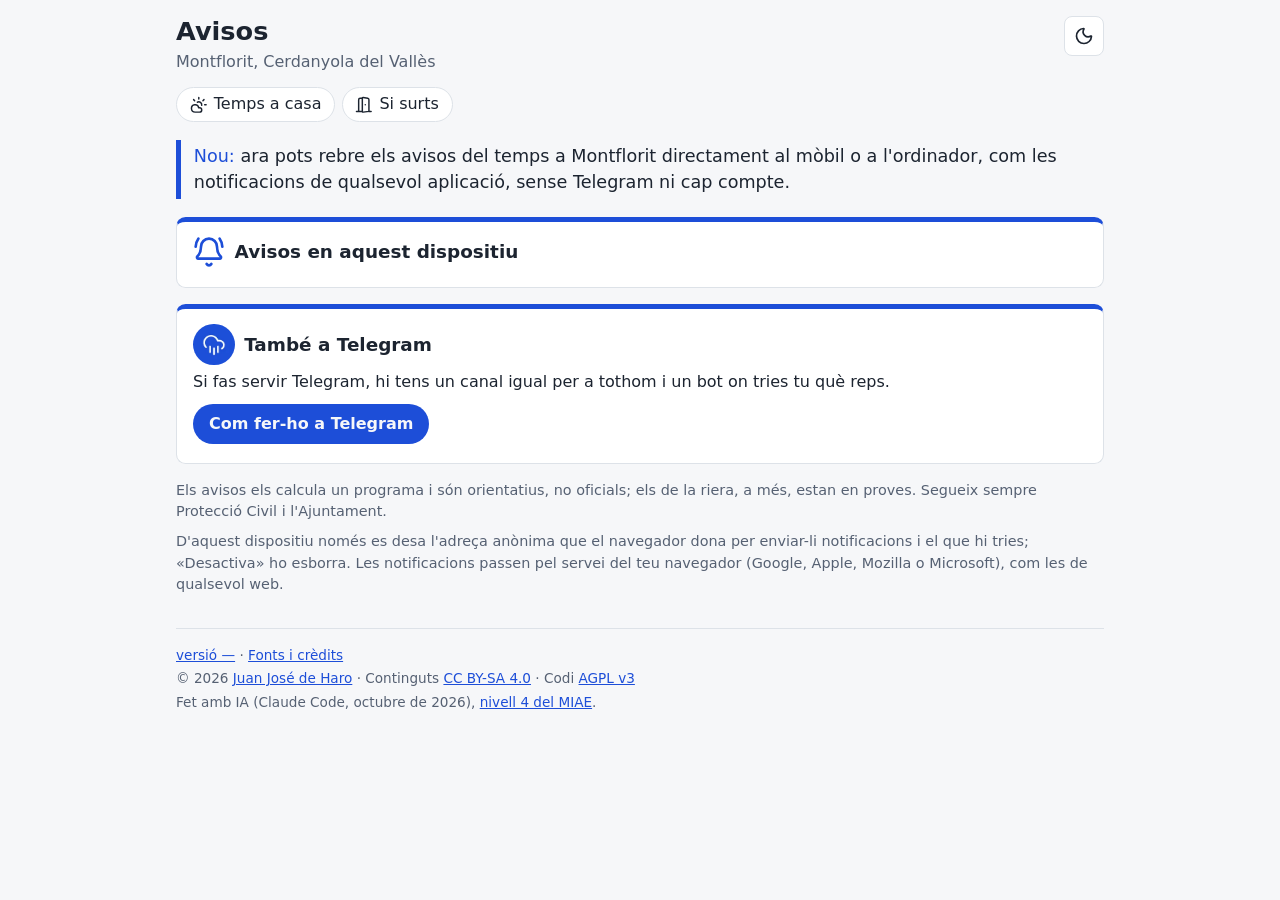
==== web/avisos.html @ cb25b120 "Avisos al mòbil: els avisos com a notificacions del navegador, sense Telegram (3.24.0, ADR 0048)" ====
<!doctype html>
<!-- SPDX-License-Identifier: AGPL-3.0-or-later -->
<html lang="ca" data-theme="light">
<head>
  <meta charset="utf-8">
  <meta name="viewport" content="width=device-width, initial-scale=1">
  <meta name="robots" content="noindex">
  <meta name="description" content="Rep al mòbil o a l'ordinador els avisos del temps a Montflorit (Cerdanyola del Vallès), com les notificacions de qualsevol aplicació, o a Telegram.">
  <title>Avisos</title>
  <link rel="icon" href="data:image/svg+xml,%3Csvg xmlns='http://www.w3.org/2000/svg' viewBox='0 0 24 24' fill='none' stroke='%232563eb' stroke-width='2' stroke-linecap='round' stroke-linejoin='round'%3E%3Cpath d='M4 14.9A7 7 0 1 1 15.7 8h1.8a4.5 4.5 0 0 1 2.5 8.2'/%3E%3Cpath d='M16 14v6M8 14v6M12 16v6'/%3E%3C/svg%3E">
  <script>
    // Tema abans de pintar, perquè no parpellegi: el del sistema, si no s'ha triat.
    try {
      const triat = localStorage.getItem('meteo.fosc');
      const fosc = triat === null ? matchMedia('(prefers-color-scheme: dark)').matches : triat === '1';
      document.documentElement.dataset.theme = fosc ? 'dark' : 'light';
    } catch (_) {}
  </script>
  <link rel="manifest" href="manifest.webmanifest">
  <link rel="apple-touch-icon" href="icones/apple-touch-icon.png">
  <meta name="theme-color" content="#1d4ed8" media="(prefers-color-scheme: light)">
  <meta name="theme-color" content="#12161c" media="(prefers-color-scheme: dark)">
  <link rel="stylesheet" href="estil.css">
</head>
<body>
  <svg width="0" height="0" style="position:absolute" aria-hidden="true">
    <!-- Icones de Lucide (ISC) -->
    <symbol id="i-moon" viewBox="0 0 24 24"><path d="M20.985 12.486a9 9 0 1 1-9.473-9.472c.405-.022.617.46.402.803a6 6 0 0 0 8.268 8.268c.344-.215.825-.004.803.401"/></symbol>
    <symbol id="i-sun" viewBox="0 0 24 24"><circle cx="12" cy="12" r="4"/><path d="M12 2v2M12 20v2m-7.07-17.07 1.41 1.41m11.32 11.32 1.41 1.41M2 12h2m16 0h2M6.34 17.66l-1.41 1.41M19.07 4.93l-1.41 1.41"/></symbol>
    <symbol id="i-cloud-sun" viewBox="0 0 24 24"><path d="M12 2v2m-7.07.93 1.41 1.41M20 12h2m-2.93-7.07-1.41 1.41M15.947 12.65a4 4 0 0 0-5.925-4.128"/><path d="M13 22H7a5 5 0 1 1 4.9-6H13a3 3 0 0 1 0 6Z"/></symbol>
    <symbol id="i-door-open" viewBox="0 0 24 24"><path d="M10 21H2M10 3H7a2 2 0 0 0-2 2v16M14 12h.01M22 21h-3"/><path d="M19 21V5a2 2 0 0 0-1.675-1.974l-6.163-1.013A1 1 0 0 0 10 3v18a1 1 0 0 0 1.124.992z"/></symbol>
    <symbol id="i-bell-ring" viewBox="0 0 24 24"><path d="M10.268 21a2 2 0 0 0 3.464 0M22 8c0-2.3-.8-4.3-2-6"/><path d="M3.262 15.326A1 1 0 0 0 4 17h16a1 1 0 0 0 .74-1.673C19.41 13.956 18 12.499 18 8A6 6 0 0 0 6 8c0 4.499-1.411 5.956-2.738 7.326M4 2C2.8 3.7 2 5.7 2 8"/></symbol>
    <symbol id="i-triangle-alert" viewBox="0 0 24 24"><path d="m21.73 18-8-14a2 2 0 0 0-3.48 0l-8 14A2 2 0 0 0 4 21h16a2 2 0 0 0 1.73-3M12 9v4M12 17h.01"/></symbol>
    <symbol id="i-waves" viewBox="0 0 24 24"><path d="M2 6c.6.5 1.2 1 2.5 1C7 7 7 5 9.5 5c2.6 0 2.4 2 5 2 2.5 0 2.5-2 5-2 1.3 0 1.9.5 2.5 1M2 12c.6.5 1.2 1 2.5 1 2.5 0 2.5-2 5-2 2.6 0 2.4 2 5 2 2.5 0 2.5-2 5-2 1.3 0 1.9.5 2.5 1M2 18c.6.5 1.2 1 2.5 1 2.5 0 2.5-2 5-2 2.6 0 2.4 2 5 2 2.5 0 2.5-2 5-2 1.3 0 1.9.5 2.5 1"/></symbol>
    <symbol id="i-cloud-rain" viewBox="0 0 24 24"><path d="M4 14.899A7 7 0 1 1 15.71 8h1.79a4.5 4.5 0 0 1 2.5 8.242M16 14v6M8 14v6M12 16v6"/></symbol>
    <symbol id="i-train-front" viewBox="0 0 24 24"><path d="M8 3.1V7a4 4 0 0 0 8 0V3.1M9 15l-1-1M15 15l1-1M9 19c-2.8 0-5-2.2-5-5v-4a8 8 0 0 1 16 0v4c0 2.8-2.2 5-5 5ZM8 19l-2 3M16 19l2 3"/></symbol>
  </svg>

  <header class="cap">
    <div>
      <h1>Avisos</h1>
      <p class="ruta">Montflorit, Cerdanyola del Vallès</p>
    </div>
    <button type="button" id="btn-fosc" class="boto-icona" title="Canvia entre tema clar i fosc" aria-label="Canvia entre tema clar i fosc">
      <svg aria-hidden="true"><use href="#i-moon"></use></svg>
    </button>
  </header>
  <nav class="pagines" aria-label="Pàgines">
    <a href="casa.html"><svg aria-hidden="true"><use href="#i-cloud-sun"></use></svg>Temps a casa</a>
    <a href="sortir.html"><svg aria-hidden="true"><use href="#i-door-open"></use></svg>Si surts</a>
  </nav>

  <main class="contingut ajuda">
    <p class="entrada novetat"><span class="nou">Nou:</span> ara pots rebre els avisos del temps a Montflorit directament al mòbil o a l'ordinador, com les notificacions de qualsevol aplicació, sense Telegram ni cap compte.</p>

    <section class="opcio push" aria-label="Avisos en aquest dispositiu">
      <div class="info">
        <h2><svg class="icona-titol" aria-hidden="true"><use href="#i-bell-ring"></use></svg>Avisos en aquest dispositiu</h2>
        <p id="push-iphone" class="avis" hidden>A l'iPhone i a l'iPad, primer cal afegir aquesta web a la pantalla d'inici: a Safari, toca el botó de compartir i «Afegeix a la pantalla d'inici», amb l'opció d'obrir-la com a aplicació activada. Després obre-la des de la icona nova i torna a aquesta pàgina.</p>
        <p id="push-no" class="avis" hidden>Aquest navegador no pot rebre avisos. Prova-ho amb Chrome, Firefox, Edge o Safari actualitzats.</p>
        <p id="push-instala" class="nota" hidden>Al mòbil, millor afegeix aquesta web a la pantalla d'inici (al menú del navegador): així els avisos no es desactiven sols si fa temps que no l'obres.</p>
        <form id="push" class="push-tria" hidden></form>
        <p id="push-estat" class="nota" aria-live="polite"></p>
      </div>
    </section>

    <section class="opcio telegram" aria-label="També a Telegram">
      <div class="info">
        <h2><img src="img/telegram/canal.webp" width="56" height="56" alt=""> També a Telegram</h2>
        <p>Si fas servir Telegram, hi tens un canal igual per a tothom i un bot on tries tu què reps.</p>
        <p><a class="boto" href="telegram.html">Com fer-ho a Telegram</a></p>
      </div>
    </section>

    <p class="nota">Els avisos els calcula un programa i són orientatius, no oficials; els de la riera, a més, estan en proves. Segueix sempre Protecció Civil i l'Ajuntament.</p>
    <p class="nota">D'aquest dispositiu només es desa l'adreça anònima que el navegador dona per enviar-li notificacions i el que hi tries; «Desactiva» ho esborra. Les notificacions passen pel servei del teu navegador (Google, Apple, Mozilla o Microsoft), com les de qualsevol web.</p>
  </main>

  <footer class="peu">
    <p><a id="versio" href="https://github.com/meteo-montflorit/meteo-local/releases" target="_blank" rel="noopener">versió —</a> · <a href="fonts.html">Fonts i crèdits</a></p>
    <p>© 2026 <a href="https://bilateria.org" target="_blank" rel="noopener">Juan José de Haro</a> · Continguts <a href="https://creativecommons.org/licenses/by-sa/4.0/deed.ca" target="_blank" rel="noopener">CC BY-SA 4.0</a> · Codi <a href="https://www.gnu.org/licenses/agpl-3.0.html" target="_blank" rel="noopener">AGPL v3</a></p>
    <p>Fet amb IA (Claude Code, octubre de 2026), <a href="https://jjdeharo.github.io/miae/?nivel=4" target="_blank" rel="noopener">nivell 4 del MIAE</a>.</p>
  </footer>

  <script src="comu.js"></script>
  <script src="avisos.js"></script>
</body>
</html>
---- web/estil.css ----
/* SPDX-License-Identifier: AGPL-3.0-or-later */

:root {
  --fons: #f6f7f9;
  --superficie: #ffffff;
  --text: #1c2430;
  --suau: #566173;
  --vora: #dde2e8;
  --enllac: #1d4ed8;
  --verd: #15803d;          /* el que va bé */
  --verd-fons: #e8f6ec;
  --compte: #a15c00;
  --compte-fons: #fdf3e1;
  --vermell: #b91c1c;       /* el que no */
  --vermell-fons: #fdeceb;
  --bot: #15803d;          /* el verd de la icona del bot de Telegram */
  color-scheme: light;
}

:root[data-theme="dark"] {
  --fons: #12161c;
  --superficie: #1b2129;
  --text: #e8ecf1;
  --suau: #a3adbb;
  --vora: #2e3743;
  --enllac: #8ab4ff;
  --verd: #4ade80;
  --verd-fons: #15291d;
  --compte: #fbbf24;
  --compte-fons: #2e2412;
  --vermell: #f87171;
  --vermell-fons: #331a1a;
  --bot: #4ade80;
  color-scheme: dark;
}

* { box-sizing: border-box; }

body {
  margin: 0 auto;
  max-width: 60rem;
  padding: 1rem 1rem 2rem;
  background: var(--fons);
  color: var(--text);
  font: 1rem/1.5 system-ui, -apple-system, "Segoe UI", Roboto, sans-serif;
}

a { color: var(--enllac); }

.cap {
  display: flex;
  justify-content: space-between;
  align-items: flex-start;
  gap: 1rem;
}

h1 { margin: 0; font-size: 1.6rem; line-height: 1.2; }
.ruta { margin: .2rem 0 0; color: var(--suau); }

.boto-icona {
  flex: none;
  width: 2.5rem;
  height: 2.5rem;
  display: grid;
  place-items: center;
  border: 1px solid var(--vora);
  border-radius: .5rem;
  background: var(--superficie);
  color: var(--text);
  cursor: pointer;
}
.boto-icona svg {
  width: 1.25rem;
  height: 1.25rem;
  fill: none;
  stroke: currentColor;
  stroke-width: 2;
  stroke-linecap: round;
  stroke-linejoin: round;
}
:focus-visible { outline: 3px solid var(--enllac); outline-offset: 2px; }

.targeta {
  background: var(--superficie);
  border: 1px solid var(--vora);
  border-left: .45rem solid var(--color);
  border-radius: .6rem;
  padding: .8rem 1rem;
}
.veredicte {
  margin: .1rem 0 0;
  font-size: 1.8rem;
  font-weight: 700;
  line-height: 1.2;
  color: var(--color);
}
.decisio { margin-top: 1rem; padding: 1rem 1.2rem; }
.decisio .data { margin: 0; font-size: 1rem; color: var(--suau); font-weight: 600; }
.decisio .data::first-letter { text-transform: uppercase; }
.decisio .veredicte { font-size: 2.4rem; }
.veredicte .vehicle {
  width: 1.15em;
  height: 1.15em;
  margin-right: .3em;
  vertical-align: -.2em;
  fill: none;
  stroke: currentColor;
  stroke-width: 2;
  stroke-linecap: round;
  stroke-linejoin: round;
}
.nota { margin: 0; color: var(--suau); font-size: .9rem; }
.horari { margin: 1rem 0 0; font-size: .95rem; }
.horari:empty { display: none; }
.horari .mode { color: var(--suau); font-size: .9rem; }

.perque {
  margin: 1.4rem 0 .5rem;
  font-size: .8rem;
  text-transform: uppercase;
  letter-spacing: .05em;
  color: var(--suau);
}
.avis {
  margin: 1rem 0 0;
  padding: .6rem .8rem;
  border-radius: .5rem;
  background: var(--compte-fons);
  border: 1px solid var(--compte);
}

.carregant { color: var(--suau); }

.com {
  margin-top: 1.6rem;
  background: var(--superficie);
  border: 1px solid var(--vora);
  border-radius: .6rem;
  padding: .6rem 1rem;
}
.com summary { cursor: pointer; font-weight: 600; }
.com ol { padding-left: 1.3rem; }
.com li { margin-bottom: .3rem; }

.enllacos { margin: 1rem 0 0; }

.peu {
  margin-top: 2rem;
  padding-top: .8rem;
  border-top: 1px solid var(--vora);
  color: var(--suau);
  font-size: .85rem;
}
.peu p { margin: .2rem 0; }

.visualment-amagat {
  position: absolute;
  width: 1px;
  height: 1px;
  overflow: hidden;
  clip: rect(0 0 0 0);
  white-space: nowrap;
}

.contingut h2 { font-size: 1.1rem; margin: 1.4rem 0 .4rem; }

/* Navegació entre les pàgines, sempre al mateix lloc. */
/* Navegació i enllaç de Telegram a la mateixa fila (al mòbil, el segon baixa). */
.barra { display: flex; justify-content: space-between; align-items: center; flex-wrap: wrap; gap: .4rem .8rem; margin: .8rem 0 0; }
.barra .pagines, .barra .enllac-avisos { margin: 0; }
.enllac-avisos a { display: inline-flex; align-items: center; gap: .3rem; }
.enllac-avisos svg { width: 1.1rem; height: 1.1rem; fill: none; stroke: currentColor; stroke-width: 2; stroke-linecap: round; stroke-linejoin: round; }
.pagines { display: flex; gap: .4rem; margin: .8rem 0 0; flex-wrap: wrap; }
.pagines a {
  padding: .3rem .8rem;
  border: 1px solid var(--vora);
  border-radius: 999px;
  text-decoration: none;
  color: var(--text);
  background: var(--superficie);
}
.pagines a[aria-current="page"] { background: var(--text); color: var(--fons); border-color: var(--text); }
.pagines a { display: inline-flex; align-items: center; gap: .4rem; }
.pagines svg {
  width: 1.1rem;
  height: 1.1rem;
  fill: none;
  stroke: currentColor;
  stroke-width: 2;
  stroke-linecap: round;
  stroke-linejoin: round;
}

/* Pàgina de casa */
.targeta.ara { --color: var(--enllac); border-left: 1px solid var(--vora); }
.targeta .horari { margin: .8rem 0 0; padding-top: .6rem; border-top: 1px solid var(--vora); font-size: .9rem; color: var(--suau); }
.targeta .horari strong { color: var(--text); }
.targeta.fora { --color: var(--suau); }
.previsio { margin-top: 1rem; }
.taula-contenidor { overflow-x: auto; }
.taula-hores { width: 100%; border-collapse: collapse; font-size: .95rem; background: var(--superficie); border-radius: .6rem; }
.taula-hores th, .taula-hores td { padding: .35rem .35rem; text-align: left; border-bottom: 1px solid var(--vora); white-space: nowrap; }
.taula-hores thead th { font-size: .8rem; color: var(--suau); white-space: normal; vertical-align: bottom; }
.taula-hores .num { text-align: right; font-variant-numeric: tabular-nums; }
.taula-hores th.hora { font-weight: 600; }
.taula-hores tr.dia-nou th { background: var(--fons); color: var(--suau); font-size: .85rem; text-transform: none; }
.taula-hores tr.dia-nou th::first-letter { text-transform: uppercase; }
.taula-hores tr.amb-pluja td.cel { color: var(--enllac); font-weight: 600; }
.taula-hores tr.pluja-possible td.cel { color: var(--enllac); }
/* La probabilitat porta una barra darrere del número; el número ja ho diu. */
.taula-hores td.prob { background: linear-gradient(to left, color-mix(in srgb, var(--enllac) 22%, transparent) var(--prob, 0%), transparent var(--prob, 0%)); }
@media (max-width: 380px) {
  .taula-hores { font-size: .88rem; }
  .taula-hores th, .taula-hores td { padding: .3rem .25rem; }
}

/* Dades d'ara, cadascuna amb la seva icona. */
.dades-ara {
  list-style: none;
  margin: .3rem 0 .2rem;
  padding: 0;
  display: flex;
  flex-wrap: wrap;
  gap: .35rem 1.2rem;
  font-size: 1.05rem;
}
.dades-ara li { display: flex; align-items: center; gap: .4rem; }
.dades-ara svg, .titol-risc svg {
  width: 1.3em;
  height: 1.3em;
  flex: none;
  fill: none;
  stroke: currentColor;
  stroke-width: 2;
  stroke-linecap: round;
  stroke-linejoin: round;
}
.dades-ara svg { color: var(--enllac); }

/* Trams del dia a la targeta d'ara: matí, tarda i nit, en fitxes. */
.trams-dia { list-style: none; margin: .7rem 0 0; padding: 0; display: flex; flex-wrap: wrap; gap: .4rem .6rem; }
.tram {
  display: flex; flex-wrap: wrap; align-items: center; gap: .2rem .6rem;
  padding: .35rem .7rem; border: 1px solid var(--vora); border-radius: .5rem; font-size: .95rem;
}
.tram .quan { color: var(--suau); margin-left: -.4rem; }
.tram .dada { display: inline-flex; align-items: center; gap: .3rem; }
.tram svg { width: 1.15em; height: 1.15em; flex: none; fill: none; stroke: currentColor; stroke-width: 2; stroke-linecap: round; stroke-linejoin: round; color: var(--enllac); }
.tram .fenomen { color: var(--compte); font-weight: 600; }
.tram .fenomen svg { color: var(--compte); }

/* Radar a «Ara a casa»: franja pròpia, amb el color del que diu. */
.radar-ara {
  --to: var(--suau);
  display: flex;
  align-items: center;
  gap: .7rem;
  margin: .8rem 0 .1rem;
  padding: .6rem .8rem;
  border-radius: .5rem;
  border-left: .3rem solid var(--to);
  background: color-mix(in srgb, var(--to) 10%, var(--superficie));
}
.radar-ara.possible { --to: var(--enllac); }
.radar-ara.arriba { --to: var(--compte); background: var(--compte-fons); }
.radar-ara svg {
  width: 1.9rem;
  height: 1.9rem;
  flex: none;
  fill: none;
  stroke: var(--to);
  stroke-width: 2;
  stroke-linecap: round;
  stroke-linejoin: round;
}
.radar-text { margin: 0; font-size: 1.15rem; line-height: 1.3; }
.radar-detall { margin: .1rem 0 0; font-size: .9rem; color: var(--suau); }

/* Risc previst, amb el color del nivell de l'AEMET. */
.risc-previst { --nivell: #ca8a04; border-color: var(--nivell); border-left-width: .4rem; }
.risc-previst.taronja { --nivell: #ea580c; }
.risc-previst.vermell { --nivell: var(--vermell); background: var(--vermell-fons); }
.titol-risc { display: flex; align-items: center; gap: .4rem; margin: 0; font-weight: 700; }
.titol-risc svg { color: var(--nivell); }
.risc-previst ul { margin: .3rem 0 0; padding-left: 1.3rem; }
.risc-previst .detall { color: var(--suau); font-size: .9rem; }

/* Avisos actius: un sol bloc, cada avís amb la franja del seu nivell. */
.avisos-actius {
  margin: 1rem 0 0;
  padding: .6rem .9rem .7rem;
  background: var(--superficie);
  border: 1px solid var(--vora);
  border-radius: .6rem;
}
.avisos-actius .seccio { margin: 0 0 .4rem; }
.avis-item { margin: 0; padding: .15rem 0 .15rem .7rem; border-left: .3rem solid var(--nivell, var(--compte)); }
.avis-item + .avis-item, .avis-item + .risc-previst, .risc-previst + .avis-item { margin-top: .5rem; }
.avis-item strong { color: var(--nivell-text, inherit); }
.avis-item.groc { --nivell: #eab308; }
.avis-item.taronja { --nivell: #fb923c; --nivell-text: #c2410c; }
.avis-item.vermell { --nivell: var(--vermell); --nivell-text: var(--vermell); }
.avisos-actius .risc-previst { margin-top: .5rem; }
.avis-item.compte { --nivell: var(--compte); }
/* Nota de Protecció Civil sobre els veredictes de «Si surts». */
.avis-pc { border-color: var(--vermell); background: var(--vermell-fons); }
.taula-hores td.cel { white-space: normal; }
.cel-text { display: inline-flex; align-items: center; gap: .3rem; white-space: nowrap; }
.cel-text svg {
  width: 1.25em;
  height: 1.25em;
  flex: none;
  fill: none;
  stroke: currentColor;
  stroke-width: 2;
  stroke-linecap: round;
  stroke-linejoin: round;
  color: var(--suau);
}
.taula-hores tr.amb-pluja .cel-text svg, .taula-hores tr.pluja-possible .cel-text svg { color: var(--enllac); }
@media (max-width: 430px) {
  .taula-hores th, .taula-hores td { padding-left: .25rem; padding-right: .25rem; }
}
@media (max-width: 380px) {
  .cel-text { white-space: normal; }
}
@media (max-width: 340px) {
  .taula-hores { font-size: .82rem; }
  .taula-hores th, .taula-hores td { padding-left: .2rem; padding-right: .2rem; }
  .taula-hores .col-avis { width: 1.25rem; min-width: 1.25rem; padding: 0; }
}
/* Avisos de l'AEMET: barra vertical entre l'hora i el cel. */
.taula-hores .col-avis { width: 1.4rem; min-width: 1.4rem; padding: 0; }
.taula-hores td.franja-avis { position: relative; }
.barra-avis {
  position: absolute;
  inset: .3rem .2rem;
  display: flex;
  align-items: center;
  justify-content: center;
  overflow: hidden;
  border-radius: .3rem;
  background: #facc15;
  color: #1c2430;
  font-size: .7rem;
  font-weight: 600;
  white-space: nowrap;
  writing-mode: vertical-rl;
  transform: rotate(180deg);
}
.franja-avis.taronja .barra-avis { background: #fb923c; }
.franja-avis.vermell .barra-avis { background: #ef4444; color: #fff; }

/* Pàgina «Si surts» (ADR 0029) */
.hores-sortida { display: flex; flex-wrap: wrap; gap: .6rem 1.2rem; margin: 1rem 0 .2rem; font-size: 1.05rem; }
.hores-sortida select {
  font: inherit;
  padding: .2rem .4rem;
  margin-left: .3rem;
  border: 1px solid var(--vora);
  border-radius: .4rem;
  background: var(--superficie);
  color: var(--text);
}
.mitjans, .llista-trens { margin: .8rem 0 0; padding: 0; list-style: none; display: grid; gap: .5rem; }
/* En pantalla ampla, les fitxes en columnes: la pàgina no creix tant. */
.mitjans { grid-template-columns: repeat(auto-fill, minmax(15rem, 1fr)); }
.triats { display: flex; flex-wrap: wrap; gap: .4rem; margin: .8rem 0 0; padding: 0; border: 0; }
.hores-sortida[hidden], .triats[hidden] { display: none; }
.xip {
  display: inline-flex;
  align-items: center;
  gap: .35rem;
  padding: .3rem .7rem;
  border: 1px solid var(--vora);
  border-radius: 999px;
  background: var(--superficie);
  color: var(--suau);
  cursor: pointer;
  user-select: none;
}
.xip input { position: absolute; opacity: 0; width: 1px; height: 1px; }
/* Marcat, en verd; desmarcat, en vermell. La marca ✓ o ✕ diu el mateix sense
   dependre del color. */
.xip:has(input:checked) { color: var(--text); border-color: var(--verd); background: var(--verd-fons); }
.xip:has(input:not(:checked)) { color: var(--text); border-color: var(--vermell); background: var(--vermell-fons); }
.xip span::after { margin-left: .35rem; font-weight: 700; }
.xip:has(input:checked) span::after { content: "✓"; color: var(--verd); }
.xip:has(input:not(:checked)) span::after { content: "✕"; color: var(--vermell); }
.explica-triats { margin: .35rem 0 0; }
.xip:has(input:focus-visible) { outline: 2px solid var(--enllac); outline-offset: 2px; }
.xip svg, .mitja-nom svg {
  width: 1.15rem;
  height: 1.15rem;
  fill: none;
  stroke: currentColor;
  stroke-width: 2;
  stroke-linecap: round;
  stroke-linejoin: round;
  flex: none;
}
.mitja-nom { display: inline-flex; align-items: center; gap: .4rem; }
.mitja, .tren {
  --color: var(--verd);
  padding: .55rem .8rem;
  border: 1px solid var(--vora);
  border-left: .35rem solid var(--color);
  border-radius: .5rem;
  background: var(--superficie);
}
.mitja.compte, .tren.compte { --color: var(--compte); }
.mitja.no, .tren.no { --color: var(--vermell); }
.tren.neutre, .mitja.neutre { --color: var(--suau); }
.mitja p, .tren p { margin: 0; }
.mitja-cap, .tren-cap { display: flex; flex-wrap: wrap; gap: .2rem .6rem; align-items: baseline; }
.mitja-nom, .tren-linia { font-weight: 600; }
.mitja-nivell, .tren-estat { margin-left: auto; color: var(--color); font-weight: 600; }
.tren-estacio { color: var(--suau); font-size: .9rem; }
.mitja-motiu { font-size: .95rem; }
.mitja-roba { font-size: .9rem; color: var(--suau); margin-top: .15rem !important; }
.consells { margin: .9rem 0 0; padding-left: 1.2rem; }
.consells li { margin: .2rem 0; }
.trens { margin-top: 1.4rem; scroll-margin-top: 1rem; }
.mitja-detall { font-size: .9rem; }
.seccio { font-size: .8rem; text-transform: uppercase; letter-spacing: .05em; color: var(--suau); margin: 0; }
.tren-avisos { margin-top: .3rem; font-size: .9rem; }
.tren-avisos summary { cursor: pointer; color: var(--suau); }
.tren-avisos p { margin: .3rem 0 0; }
.trens .nota { margin-top: .5rem; }

/* El text dels avisos de l'AEMET, citat tal com el publica (ADR 0033). */
.avis q, .avis-item q { quotes: "«" "»"; font-style: italic; }
.enllac-avisos { margin: .5rem 0 0; }

/* Pàgina «Avisos a Telegram» (ADR 0034): un bloc per al canal i un per al bot,
   cadascun amb el seu color i els seus passos; a l'ordinador, els passos en fila. */
.ajuda .entrada { font-size: 1.1rem; }
.ajuda .opcio { display: grid; gap: 1rem; margin: 1rem 0; padding: .9rem 1rem; border: 1px solid var(--vora);
  border-top: 5px solid var(--enllac); border-radius: .6rem; background: var(--superficie); }
.ajuda .opcio.bot { border-top-color: var(--bot); }
.ajuda .opcio h2 { margin: 0 0 .3rem; display: flex; align-items: center; gap: .6rem; font-size: 1.15rem; }
.ajuda .opcio h2 img { width: 2.6rem; height: 2.6rem; border-radius: 50%; flex: none; }
.ajuda .info p { margin: .3rem 0; }
.ajuda .cerca { color: var(--suau); font-size: .92rem; }
.ajuda .nom { white-space: nowrap; font-weight: 600; color: var(--text); }
.ajuda .boto { display: inline-block; padding: .5rem 1rem; border-radius: 999px; background: var(--enllac); color: var(--fons); text-decoration: none; font-weight: 600; }
.ajuda .boto.bot { background: var(--bot); }
/* Pàgina «Avisos» (ADR 0048): les opcions dels avisos al navegador, una per
   línia amb les mateixes caselles que «Si surts», i els botons de l'ajuda. */
.ajuda button.boto { border: 0; font: inherit; font-weight: 600; cursor: pointer; }
.ajuda .boto.secundari { background: transparent; color: var(--enllac); border: 1px solid var(--vora); }
.ajuda .boto:focus-visible { outline: 2px solid var(--enllac); outline-offset: 2px; }
.ajuda .opcio h2 .icona-titol { width: 2rem; height: 2rem; flex: none; fill: none; stroke: var(--enllac);
  stroke-width: 2; stroke-linecap: round; stroke-linejoin: round; }
/* Que no es confongui amb Telegram: la novetat, amb una franja de color i
   la paraula «Nou» en el mateix color, no en negreta (Juanjo, 08-10-2026). */
.ajuda .entrada.novetat { border-left: 5px solid var(--enllac); padding: .2rem 0 .2rem .8rem; }
.ajuda .novetat .nou { color: var(--enllac); }
.push-tria[hidden] { display: none; }
.push-tipus { display: grid; justify-items: start; gap: .4rem; margin: .5rem 0 0; padding: 0; border: 0; }
.push-tipus legend { padding: 0; margin-bottom: .3rem; font-weight: 600; }
.push-resum { display: block; margin: .9rem 0 0; font-weight: 600; }
.push-resum select { font: inherit; font-weight: normal; padding: .2rem .4rem; margin-left: .3rem;
  border: 1px solid var(--vora); border-radius: .4rem; background: var(--superficie); color: var(--text); }
.push-botons { display: flex; flex-wrap: wrap; gap: .5rem; margin: 1rem 0 .3rem; }
#push-estat.error { color: var(--vermell); }
.ajuda > p.nota + p.nota { margin-top: .5rem; }
@media (min-width: 900px) {
  /* Aquí no hi ha passos amb captures: cada bloc a tot l'ample. */
  .ajuda .opcio.push .info, .ajuda .opcio.telegram .info { grid-column: 1 / -1; }
}
.ajuda .pas { display: grid; grid-template-columns: 2rem 1fr; gap: .2rem .6rem; align-items: start; align-content: start; }
.ajuda .pas .num { width: 2rem; height: 2rem; border-radius: 50%; background: var(--enllac); color: var(--fons); display: grid; place-items: center; font-weight: 700; }
.ajuda .bot .pas .num { background: var(--bot); }
.ajuda .pas p { margin: .25rem 0 0; }
.ajuda .pas a { grid-column: 2; }
/* Les ordres de consulta del bot, a tota l'amplada sota els passos. */
.ajuda .opcio .preguntes { grid-column: 1 / -1; margin: .6rem 0 0; }
.ajuda .pas img { width: 100%; max-width: 260px; height: auto; border: 1px solid var(--vora); border-radius: .6rem; }
@media (min-width: 900px) {
  /* quatre columnes iguals als dos blocs: el canal explica a l'esquerra i els seus
     dos passos cauen sobre els dos últims del bot; el bot explica a tot l'ample */
  .ajuda .opcio { grid-template-columns: repeat(4, minmax(0, 1fr)); column-gap: 1.3rem; }
  .ajuda .opcio.canal .info { grid-column: span 2; }
  .ajuda .opcio.bot .info { grid-column: 1 / -1; }
  .ajuda .info p:has(.boto) { display: inline-block; margin-right: 1rem; }
  .ajuda .info .cerca { display: inline-block; }
  /* el text a dalt i la captura a baix, totes a la mateixa altura */
  .ajuda .pas { grid-template-columns: 1.6rem 1fr; grid-template-rows: 1fr auto; }
  .ajuda .pas .num { width: 1.6rem; height: 1.6rem; font-size: .9rem; }
  .ajuda .pas p { margin: 0 0 .4rem; }
  .ajuda .pas a { grid-column: 1 / -1; }
  /* petites: es poden ampliar amb un clic (visor de comu.js) */
  .ajuda .pas img { max-width: 10.5rem; }
}

/* Visor d'imatges (comu.js): a l'ordinador, la captura a sobre de la pàgina, amb marge al voltant. */
.visor { border: none; padding: 0; margin: 0; width: 100vw; height: 100vh; max-width: none; max-height: none;
  background: rgb(0 0 0 / .78); }
.visor[open] { display: flex; flex-direction: column; align-items: center; justify-content: center; }
.visor::backdrop { background: transparent; }
.visor img { display: block; max-width: 88vw; max-height: 92vh; width: auto; height: auto; margin: 0 auto;
  border-radius: .6rem; background: var(--superficie); }
.visor-tanca { position: fixed; top: 1rem; right: 1rem; width: 2.75rem; height: 2.75rem; display: grid; place-items: center;
  border: 1px solid var(--vora); border-radius: 50%; background: var(--superficie); color: var(--text); cursor: pointer; }
.visor-tanca svg { width: 1.4rem; height: 1.4rem; fill: none; stroke: currentColor; stroke-width: 2; stroke-linecap: round; stroke-linejoin: round; }
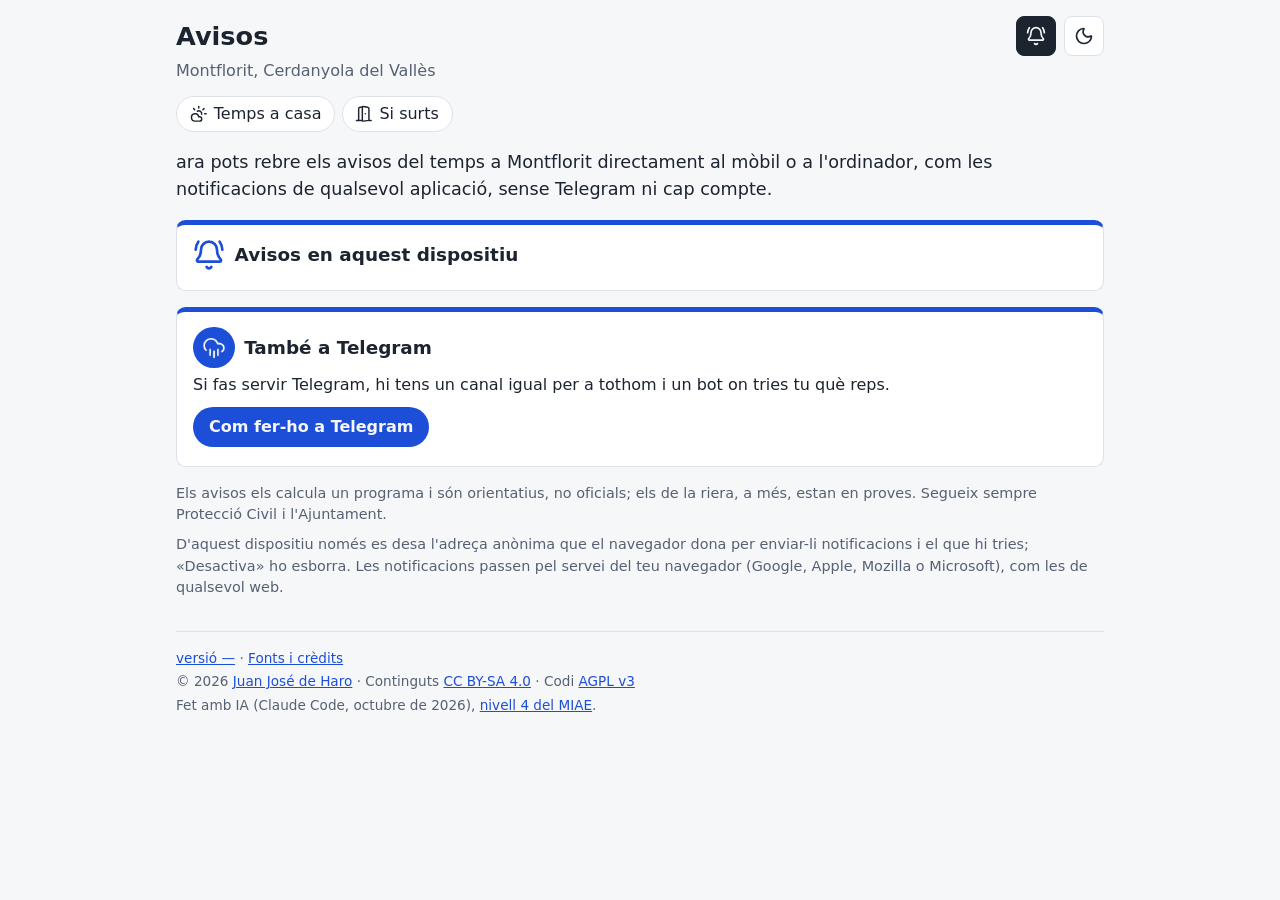
==== commit a6e4f7db: "Capçalera: frase sota el títol i botonera amb idioma, avisos i tema (3.28.0, ADR 0050) - Sota «Temps" ====
--- a/web/avisos.html
+++ b/web/avisos.html
@@ -41,9 +41,12 @@
       <h1>Avisos</h1>
       <p class="ruta">Montflorit, Cerdanyola del Vallès</p>
     </div>
-    <button type="button" id="btn-fosc" class="boto-icona" title="Canvia entre tema clar i fosc" aria-label="Canvia entre tema clar i fosc">
-      <svg aria-hidden="true"><use href="#i-moon"></use></svg>
-    </button>
+    <div class="cap-botons">
+      <a class="boto-icona boto-avisos" href="avisos.html" aria-current="page" title="Avisos al mòbil" aria-label="Avisos al mòbil"><svg aria-hidden="true"><use href="#i-bell-ring"></use></svg></a>
+      <button type="button" id="btn-fosc" class="boto-icona" title="Canvia entre tema clar i fosc" aria-label="Canvia entre tema clar i fosc">
+        <svg aria-hidden="true"><use href="#i-moon"></use></svg>
+      </button>
+    </div>
   </header>
   <nav class="pagines" aria-label="Pàgines">
     <a href="casa.html"><svg aria-hidden="true"><use href="#i-cloud-sun"></use></svg>Temps a casa</a>
--- a/web/estil.css
+++ b/web/estil.css
@@ -48,10 +48,23 @@
 a { color: var(--enllac); }
 
 .cap {
-  display: flex;
-  justify-content: space-between;
-  align-items: flex-start;
-  gap: 1rem;
+  display: grid;
+  grid-template-columns: 1fr auto;
+  column-gap: 1rem;
+  align-items: center;
+}
+/* La línia de sota el títol, a tota l'amplada: al mòbil, al costat dels
+   botons, quedava en una columna estreta i llarga. */
+.cap > div:first-child { display: contents; }
+.cap h1 { grid-column: 1; grid-row: 1; }
+.cap .ruta { grid-column: 1 / -1; grid-row: 2; }
+.cap-botons { grid-column: 2; grid-row: 1; }
+/* Al mòbil la botonera no deixa lloc al títol: va en una fila a sobre. */
+@media (max-width: 30rem) {
+  .cap { grid-template-columns: 1fr; row-gap: .6rem; }
+  .cap-botons { grid-column: 1; justify-self: end; }
+  .cap h1 { grid-row: 2; }
+  .cap .ruta { grid-row: 3; }
 }
 
 h1 { margin: 0; font-size: 1.6rem; line-height: 1.2; }
@@ -69,6 +82,39 @@
   color: var(--text);
   cursor: pointer;
 }
+.cap-botons { flex: none; display: flex; gap: .5rem; }
+/* Les dues llengües, la triada com la pestanya activa del menú. */
+.idiomes {
+  display: flex;
+  align-items: center;
+  gap: .15rem;
+  height: 2.5rem;
+  padding: 0 .3rem 0 .55rem;
+  border: 1px solid var(--vora);
+  border-radius: .5rem;
+  background: var(--superficie);
+}
+.idiomes svg {
+  width: 1.1rem;
+  height: 1.1rem;
+  margin-right: .2rem;
+  fill: none;
+  stroke: currentColor;
+  stroke-width: 2;
+  stroke-linecap: round;
+  stroke-linejoin: round;
+}
+.idiomes a, .idiomes span {
+  padding: .2rem .45rem;
+  border-radius: .35rem;
+  font-size: .9rem;
+  font-weight: 600;
+  line-height: 1.2;
+  color: var(--text);
+  text-decoration: none;
+}
+.idiomes a:hover { background: var(--vora); }
+.idiomes [aria-current="page"] { background: var(--text); color: var(--fons); }
 .boto-icona svg {
   width: 1.25rem;
   height: 1.25rem;
@@ -165,11 +211,15 @@
 .contingut h2 { font-size: 1.1rem; margin: 1.4rem 0 .4rem; }
 
 /* Navegació entre les pàgines, sempre al mateix lloc. */
-/* Navegació i enllaç de Telegram a la mateixa fila (al mòbil, el segon baixa). */
-.barra { display: flex; justify-content: space-between; align-items: center; flex-wrap: wrap; gap: .4rem .8rem; margin: .8rem 0 0; }
-.barra .pagines, .barra .enllac-avisos { margin: 0; }
-.enllac-avisos a { display: inline-flex; align-items: center; gap: .3rem; }
-.enllac-avisos svg { width: 1.1rem; height: 1.1rem; fill: none; stroke: currentColor; stroke-width: 2; stroke-linecap: round; stroke-linejoin: round; }
+.barra { margin: .8rem 0 0; }
+.barra .pagines { margin: 0; }
+/* «Avisos al mòbil», la campana de la botonera; a la seva pàgina, marcada. */
+.boto-avisos { position: relative; }
+.boto-avisos[aria-current="page"] { background: var(--text); color: var(--fons); border-color: var(--text); }
+/* «Nou!» damunt la campana, mentre la pàgina és nova (comu.js). */
+.xip-nou { position: absolute; top: -.55rem; right: -.6rem; padding: .05rem .4rem; border-radius: 999px;
+  background: var(--enllac); color: var(--fons); font-size: .7rem; font-weight: 700; line-height: 1.4;
+  white-space: nowrap; pointer-events: none; }
 .pagines { display: flex; gap: .4rem; margin: .8rem 0 0; flex-wrap: wrap; }
 .pagines a {
   padding: .3rem .8rem;
@@ -275,6 +325,9 @@
 }
 .radar-text { margin: 0; font-size: 1.15rem; line-height: 1.3; }
 .radar-detall { margin: .1rem 0 0; font-size: .9rem; color: var(--suau); }
+/* L'hora de final, mentre aprèn (ADR 0049): la marca, discreta, amb
+   l'explicació en passar-hi per sobre. */
+.radar-text .en-proves { font-size: .85rem; color: var(--suau); cursor: help; }
 
 /* Risc previst, amb el color del nivell de l'AEMET. */
 .risc-previst { --nivell: #ca8a04; border-color: var(--nivell); border-left-width: .4rem; }
@@ -430,7 +483,6 @@
 
 /* El text dels avisos de l'AEMET, citat tal com el publica (ADR 0033). */
 .avis q, .avis-item q { quotes: "«" "»"; font-style: italic; }
-.enllac-avisos { margin: .5rem 0 0; }
 
 /* Pàgina «Avisos a Telegram» (ADR 0034): un bloc per al canal i un per al bot,
    cadascun amb el seu color i els seus passos; a l'ordinador, els passos en fila. */
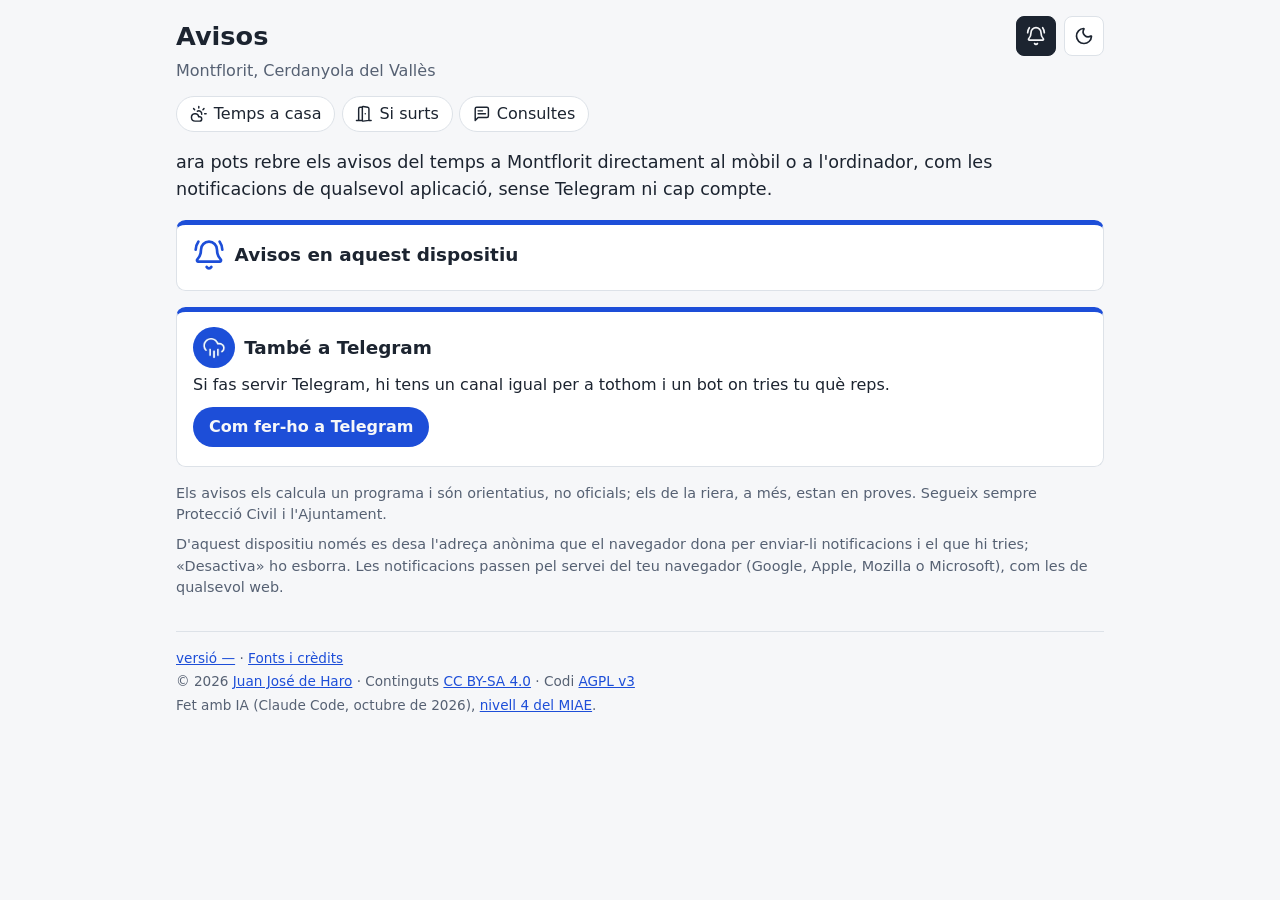
==== commit f2566fff: "Consultes: la pàgina amb el mateix que el bot, i el sol, l'aire i el pol·len a la web i al bot (3.34" ====
--- a/web/avisos.html
+++ b/web/avisos.html
@@ -33,7 +33,7 @@
     <symbol id="i-triangle-alert" viewBox="0 0 24 24"><path d="m21.73 18-8-14a2 2 0 0 0-3.48 0l-8 14A2 2 0 0 0 4 21h16a2 2 0 0 0 1.73-3M12 9v4M12 17h.01"/></symbol>
     <symbol id="i-waves" viewBox="0 0 24 24"><path d="M2 6c.6.5 1.2 1 2.5 1C7 7 7 5 9.5 5c2.6 0 2.4 2 5 2 2.5 0 2.5-2 5-2 1.3 0 1.9.5 2.5 1M2 12c.6.5 1.2 1 2.5 1 2.5 0 2.5-2 5-2 2.6 0 2.4 2 5 2 2.5 0 2.5-2 5-2 1.3 0 1.9.5 2.5 1M2 18c.6.5 1.2 1 2.5 1 2.5 0 2.5-2 5-2 2.6 0 2.4 2 5 2 2.5 0 2.5-2 5-2 1.3 0 1.9.5 2.5 1"/></symbol>
     <symbol id="i-cloud-rain" viewBox="0 0 24 24"><path d="M4 14.899A7 7 0 1 1 15.71 8h1.79a4.5 4.5 0 0 1 2.5 8.242M16 14v6M8 14v6M12 16v6"/></symbol>
-    <symbol id="i-train-front" viewBox="0 0 24 24"><path d="M8 3.1V7a4 4 0 0 0 8 0V3.1M9 15l-1-1M15 15l1-1M9 19c-2.8 0-5-2.2-5-5v-4a8 8 0 0 1 16 0v4c0 2.8-2.2 5-5 5ZM8 19l-2 3M16 19l2 3"/></symbol>
+    <symbol id="i-message-square-text" viewBox="0 0 24 24"><path d="M21 15a2 2 0 0 1-2 2H7l-4 4V5a2 2 0 0 1 2-2h14a2 2 0 0 1 2 2zM13 8H7M17 12H7"/></symbol>
   </svg>
 
   <header class="cap">
@@ -51,6 +51,7 @@
   <nav class="pagines" aria-label="Pàgines">
     <a href="casa.html"><svg aria-hidden="true"><use href="#i-cloud-sun"></use></svg>Temps a casa</a>
     <a href="sortir.html"><svg aria-hidden="true"><use href="#i-door-open"></use></svg>Si surts</a>
+    <a href="consultes.html"><svg aria-hidden="true"><use href="#i-message-square-text"></use></svg>Consultes</a>
   </nav>
 
   <main class="contingut ajuda">
--- a/web/estil.css
+++ b/web/estil.css
@@ -13,6 +13,7 @@
   --compte-fons: #fdf3e1;
   --vermell: #b91c1c;       /* el que no */
   --vermell-fons: #fdeceb;
+  --taronja-text: #c2410c;  /* el títol d'un avís taronja */
   --bot: #15803d;          /* el verd de la icona del bot de Telegram */
   color-scheme: light;
 }
@@ -30,6 +31,7 @@
   --compte-fons: #2e2412;
   --vermell: #f87171;
   --vermell-fons: #331a1a;
+  --taronja-text: #fdba74;
   --bot: #4ade80;
   color-scheme: dark;
 }
@@ -351,8 +353,18 @@
 .avis-item + .avis-item, .avis-item + .risc-previst, .risc-previst + .avis-item { margin-top: .5rem; }
 .avis-item strong { color: var(--nivell-text, inherit); }
 .avis-item.groc { --nivell: #eab308; }
-.avis-item.taronja { --nivell: #fb923c; --nivell-text: #c2410c; }
+.avis-item.taronja { --nivell: #fb923c; --nivell-text: var(--taronja-text); }
 .avis-item.vermell { --nivell: var(--vermell); --nivell-text: var(--vermell); }
+/* Prealerta de Protecció Civil: el pla no està activat, sense alarma (ADR 0051). */
+.avis-item.prealerta { --nivell: var(--suau); }
+/* El «?» de la fase i el que vol dir, a sota (ADR 0051). */
+.ajuda-fase {
+  margin-left: .3rem; width: 1.4rem; height: 1.4rem; padding: 0; border: 1px solid var(--vora);
+  border-radius: 50%; background: var(--superficie); color: var(--text); font: inherit; font-size: .8rem;
+  font-weight: 700; line-height: 1; cursor: pointer; vertical-align: .1em;
+}
+.sentit-fase { display: block; margin-top: .2rem; color: var(--suau); font-size: .9rem; }
+.sentit-fase[hidden] { display: none; }
 .avisos-actius .risc-previst { margin-top: .5rem; }
 .avis-item.compte { --nivell: var(--compte); }
 /* Nota de Protecció Civil sobre els veredictes de «Si surts». */
@@ -441,6 +453,32 @@
 .xip:has(input:checked) span::after { content: "✓"; color: var(--verd); }
 .xip:has(input:not(:checked)) span::after { content: "✕"; color: var(--vermell); }
 .explica-triats { margin: .35rem 0 0; }
+/* «Consultes» (ADR 0054): una opció a la vegada, marcada com la pestanya
+   activa del menú; el text del bot, a sota, en una targeta. */
+.opcions { display: flex; flex-wrap: wrap; gap: .4rem; margin: 1rem 0 0; padding: 0; border: 0; }
+.opcions[hidden] { display: none; }
+.opcio {
+  position: relative;
+  display: inline-flex;
+  align-items: center;
+  gap: .4rem;
+  padding: .3rem .8rem;
+  border: 1px solid var(--vora);
+  border-radius: 999px;
+  background: var(--superficie);
+  color: var(--text);
+  cursor: pointer;
+  user-select: none;
+}
+.opcio input { position: absolute; opacity: 0; width: 1px; height: 1px; }
+.opcio:has(input:checked) { background: var(--text); color: var(--fons); border-color: var(--text); }
+.opcio:has(input:focus-visible) { outline: 2px solid var(--enllac); outline-offset: 2px; }
+.opcio svg { width: 1.1rem; height: 1.1rem; fill: none; stroke: currentColor; stroke-width: 2;
+  stroke-linecap: round; stroke-linejoin: round; flex: none; }
+.consulta { margin: 1rem 0 0; padding: .8rem 1rem; border: 1px solid var(--vora); border-radius: .5rem;
+  background: var(--superficie); line-height: 1.5; overflow-wrap: anywhere; }
+.consulta p { margin: 0; }
+.consulta p + p { margin-top: .7rem; }
 .xip:has(input:focus-visible) { outline: 2px solid var(--enllac); outline-offset: 2px; }
 .xip svg, .mitja-nom svg {
   width: 1.15rem;
@@ -473,13 +511,19 @@
 .mitja-roba { font-size: .9rem; color: var(--suau); margin-top: .15rem !important; }
 .consells { margin: .9rem 0 0; padding-left: 1.2rem; }
 .consells li { margin: .2rem 0; }
-.trens { margin-top: 1.4rem; scroll-margin-top: 1rem; }
-.mitja-detall { font-size: .9rem; }
 .seccio { font-size: .8rem; text-transform: uppercase; letter-spacing: .05em; color: var(--suau); margin: 0; }
 .tren-avisos { margin-top: .3rem; font-size: .9rem; }
 .tren-avisos summary { cursor: pointer; color: var(--suau); }
 .tren-avisos p { margin: .3rem 0 0; }
-.trens .nota { margin-top: .5rem; }
+/* Trens i trànsit dins de la fitxa del mitjà, plegats (ADR 0029 i 0052). Obert,
+   la fitxa ocupa tota l'amplada per llegir-los bé. */
+.mitja-plec { margin-top: .4rem; font-size: .9rem; scroll-margin-top: 1rem; }
+.mitja-plec > summary { cursor: pointer; color: var(--enllac); }
+.mitja-plec .llista-trens { margin-top: .5rem; }
+.mitja-plec .tren { padding: .45rem .65rem; background: var(--fons); }
+.mitja-plec .nota { margin-top: .5rem; }
+.mitja:has(> .mitja-plec[open]) { grid-column: 1 / -1; }
+.tren .transit-detall { margin-top: .3rem; }
 
 /* El text dels avisos de l'AEMET, citat tal com el publica (ADR 0033). */
 .avis q, .avis-item q { quotes: "«" "»"; font-style: italic; }
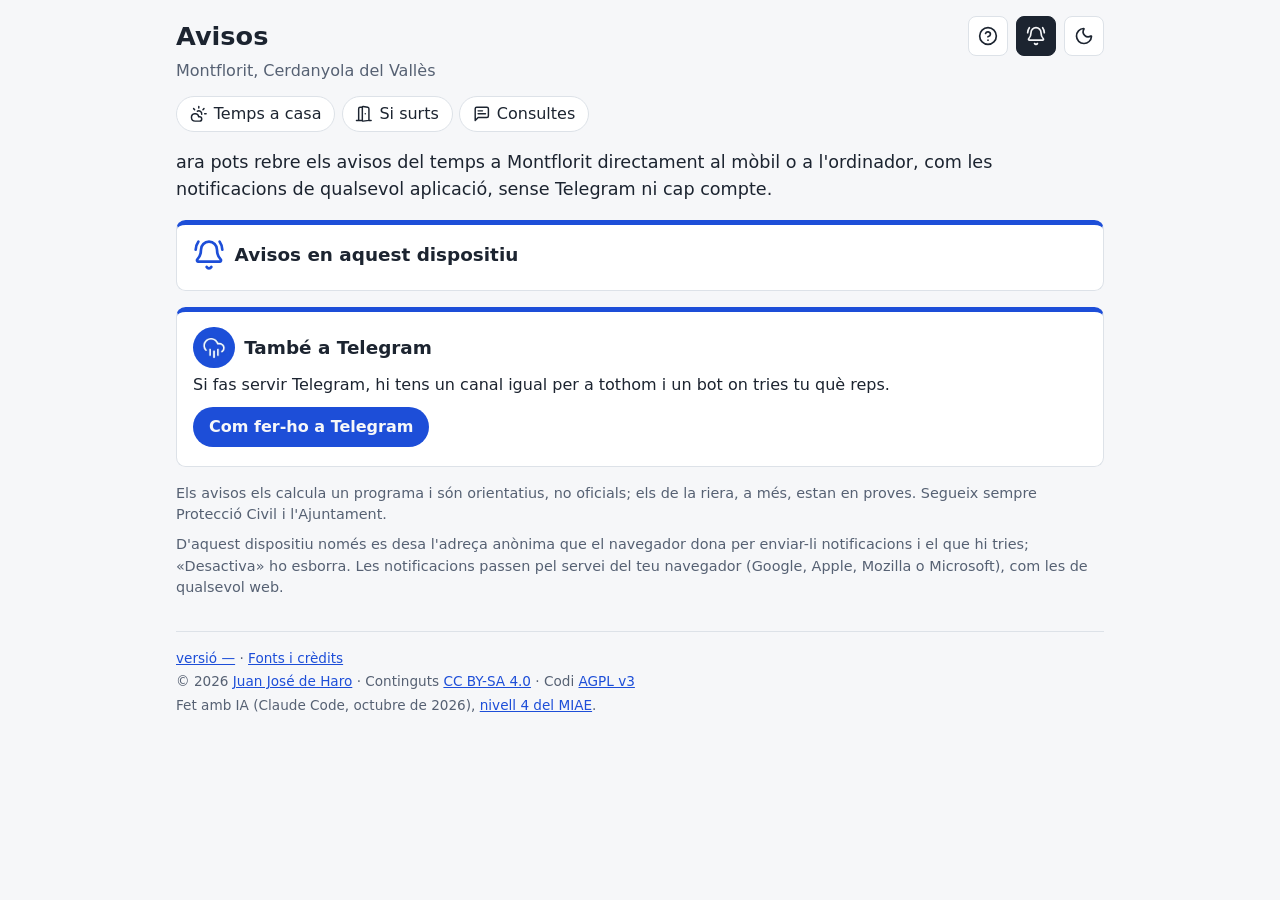
==== commit 9b869bbe: "Pàgina «Com funciona», metodologia completa i correccions de l'auditoria del 9 d'octubre (3.42.0, AD" ====
--- a/web/avisos.html
+++ b/web/avisos.html
@@ -25,6 +25,7 @@
 <body>
   <svg width="0" height="0" style="position:absolute" aria-hidden="true">
     <!-- Icones de Lucide (ISC) -->
+    <symbol id="i-circle-help" viewBox="0 0 24 24"><circle cx="12" cy="12" r="10"/><path d="M9.09 9a3 3 0 0 1 5.83 1c0 2-3 3-3 3"/><path d="M12 17h.01"/></symbol>
     <symbol id="i-moon" viewBox="0 0 24 24"><path d="M20.985 12.486a9 9 0 1 1-9.473-9.472c.405-.022.617.46.402.803a6 6 0 0 0 8.268 8.268c.344-.215.825-.004.803.401"/></symbol>
     <symbol id="i-sun" viewBox="0 0 24 24"><circle cx="12" cy="12" r="4"/><path d="M12 2v2M12 20v2m-7.07-17.07 1.41 1.41m11.32 11.32 1.41 1.41M2 12h2m16 0h2M6.34 17.66l-1.41 1.41M19.07 4.93l-1.41 1.41"/></symbol>
     <symbol id="i-cloud-sun" viewBox="0 0 24 24"><path d="M12 2v2m-7.07.93 1.41 1.41M20 12h2m-2.93-7.07-1.41 1.41M15.947 12.65a4 4 0 0 0-5.925-4.128"/><path d="M13 22H7a5 5 0 1 1 4.9-6H13a3 3 0 0 1 0 6Z"/></symbol>
@@ -42,6 +43,7 @@
       <p class="ruta">Montflorit, Cerdanyola del Vallès</p>
     </div>
     <div class="cap-botons">
+      <a class="boto-icona" href="com-funciona.html" title="Com funciona" aria-label="Com funciona"><svg aria-hidden="true"><use href="#i-circle-help"></use></svg></a>
       <a class="boto-icona boto-avisos" href="avisos.html" aria-current="page" title="Avisos al mòbil" aria-label="Avisos al mòbil"><svg aria-hidden="true"><use href="#i-bell-ring"></use></svg></a>
       <button type="button" id="btn-fosc" class="boto-icona" title="Canvia entre tema clar i fosc" aria-label="Canvia entre tema clar i fosc">
         <svg aria-hidden="true"><use href="#i-moon"></use></svg>
--- a/web/estil.css
+++ b/web/estil.css
@@ -158,7 +158,10 @@
   stroke-linejoin: round;
 }
 .nota { margin: 0; color: var(--suau); font-size: .9rem; }
-.horari { margin: 1rem 0 0; font-size: .95rem; }
+.horari { margin: .2rem 0 .7rem; font-size: .9rem; color: var(--suau); }
+.horari strong { color: var(--text); }
+.horari .mode { white-space: nowrap; }
+.horari .ajuda-fase { margin-left: .4rem; }
 .horari:empty { display: none; }
 .horari .mode { color: var(--suau); font-size: .9rem; }
 
@@ -245,8 +248,6 @@
 
 /* Pàgina de casa */
 .targeta.ara { --color: var(--enllac); border-left: 1px solid var(--vora); }
-.targeta .horari { margin: .8rem 0 0; padding-top: .6rem; border-top: 1px solid var(--vora); font-size: .9rem; color: var(--suau); }
-.targeta .horari strong { color: var(--text); }
 .targeta.fora { --color: var(--suau); }
 .previsio { margin-top: 1rem; }
 .taula-contenidor { overflow-x: auto; }
@@ -255,8 +256,6 @@
 .taula-hores thead th { font-size: .8rem; color: var(--suau); white-space: normal; vertical-align: bottom; }
 .taula-hores .num { text-align: right; font-variant-numeric: tabular-nums; }
 .taula-hores th.hora { font-weight: 600; }
-.taula-hores tr.dia-nou th { background: var(--fons); color: var(--suau); font-size: .85rem; text-transform: none; }
-.taula-hores tr.dia-nou th::first-letter { text-transform: uppercase; }
 .taula-hores tr.amb-pluja td.cel { color: var(--enllac); font-weight: 600; }
 .taula-hores tr.pluja-possible td.cel { color: var(--enllac); }
 /* La probabilitat porta una barra darrere del número; el número ja ho diu. */
@@ -289,17 +288,59 @@
 }
 .dades-ara svg { color: var(--enllac); }
 
-/* Trams del dia a la targeta d'ara: matí, tarda i nit, en fitxes. */
-.trams-dia { list-style: none; margin: .7rem 0 0; padding: 0; display: flex; flex-wrap: wrap; gap: .4rem .6rem; }
-.tram {
-  display: flex; flex-wrap: wrap; align-items: center; gap: .2rem .6rem;
-  padding: .35rem .7rem; border: 1px solid var(--vora); border-radius: .5rem; font-size: .95rem;
-}
-.tram .quan { color: var(--suau); margin-left: -.4rem; }
-.tram .dada { display: inline-flex; align-items: center; gap: .3rem; }
-.tram svg { width: 1.15em; height: 1.15em; flex: none; fill: none; stroke: currentColor; stroke-width: 2; stroke-linecap: round; stroke-linejoin: round; color: var(--enllac); }
-.tram .fenomen { color: var(--compte); font-weight: 600; }
-.tram .fenomen svg { color: var(--compte); }
+/* Previsió per trams del dia (matí, tarda i nit), cadascun plegable amb el
+   resum a la capçalera. Les columnes, amb la mateixa amplada a tots els trams. */
+.tram-hores { margin: .5rem 0 0; border: 1px solid var(--vora); border-radius: .6rem; background: var(--superficie); }
+.tram-hores > summary { cursor: pointer; padding: .5rem .7rem; font-size: .95rem; line-height: 1.6; }
+.tram-hores > summary > * { margin-right: .6rem; }
+.tram-hores[open] > summary { border-bottom: 1px solid var(--vora); }
+.tram-hores .quan { color: var(--suau); margin-left: -.4rem; }
+.tram-hores .dada { display: inline-flex; align-items: center; gap: .3rem; white-space: nowrap; vertical-align: middle; }
+.tram-hores summary svg { width: 1.15em; height: 1.15em; flex: none; fill: none; stroke: currentColor; stroke-width: 2; stroke-linecap: round; stroke-linejoin: round; color: var(--enllac); }
+.tram-hores .fenomen { color: var(--compte); font-weight: 600; }
+.tram-hores .fenomen svg { color: var(--compte); }
+.tram-hores .taula-hores { table-layout: fixed; min-width: 19rem; border-radius: 0 0 .6rem .6rem; }
+.tram-hores tbody tr:last-child > * { border-bottom: 0; }
+.tram-hores .cel-text { white-space: normal; }
+.taula-hores .c-hora { width: 3.4em; }
+.taula-hores .c-col-avis { width: 1.4rem; }
+.taula-hores .c-temp { width: 2.4em; }
+.taula-hores .c-mm { width: 3.6em; }
+.taula-hores .c-prob { width: 3.6em; }
+.taula-hores .c-vent { width: 4.4em; }
+/* Al mòbil, cada columna de xifres amb el que ocupa de veritat (mesurat a
+   360 px) i el cel amb la resta; el text que no hi cap al costat de la icona
+   passa a sota (Juanjo, 09-10-2026: «en movil se mezcla la prevision con la
+   temperatura»). */
+@media (max-width: 639px) {
+  .taula-hores .c-hora { width: 3.3em; }
+  .taula-hores .c-temp { width: 1.9em; }
+  .taula-hores .c-mm { width: 3.5em; }
+  .taula-hores .c-prob { width: 3.4em; }
+  .taula-hores .c-vent { width: 4.1em; }
+}
+@media (max-width: 400px) {
+  .tram-hores .cel-text { flex-wrap: wrap; row-gap: .1rem; }
+}
+/* Cabecera repetida a cada tram: baixa i discreta. */
+.tram-hores .taula-hores thead th { padding-top: .25rem; padding-bottom: .25rem; }
+/* En pantalla ampla, el repartiment de la taula d'abans: l'hora, el cel amb
+   el que sobra i quatre columnes de xifres iguals; la capçalera en una línia. */
+@media (min-width: 640px) {
+  .taula-hores .c-hora { width: 13%; }
+  .taula-hores .c-temp, .taula-hores .c-mm, .taula-hores .c-prob, .taula-hores .c-vent { width: 13%; }
+  .tram-hores .taula-hores thead th { white-space: nowrap; }
+}
+.cap-previsio { display: flex; align-items: flex-end; justify-content: space-between; gap: .6rem; margin: 1.4rem 0 .5rem; }
+.cap-previsio .perque { margin: 0; }
+.boto-tot {
+  display: inline-flex; align-items: center; gap: .3rem; padding: .25rem .7rem;
+  border: 1px solid var(--vora); border-radius: 999px; background: var(--superficie);
+  color: var(--text); font: inherit; font-size: .85rem; cursor: pointer;
+}
+.boto-tot:focus-visible { outline: 2px solid var(--enllac); outline-offset: 2px; }
+.boto-tot svg { width: 1rem; height: 1rem; fill: none; stroke: currentColor; stroke-width: 2; stroke-linecap: round; stroke-linejoin: round; }
+.com.notes-taula { margin-top: .5rem; }
 
 /* Radar a «Ara a casa»: franja pròpia, amb el color del que diu. */
 .radar-ara {
@@ -393,6 +434,7 @@
   .taula-hores { font-size: .82rem; }
   .taula-hores th, .taula-hores td { padding-left: .2rem; padding-right: .2rem; }
   .taula-hores .col-avis { width: 1.25rem; min-width: 1.25rem; padding: 0; }
+  .taula-hores .c-col-avis { width: 1.25rem; }
 }
 /* Avisos de l'AEMET: barra vertical entre l'hora i el cel. */
 .taula-hores .col-avis { width: 1.4rem; min-width: 1.4rem; padding: 0; }
@@ -457,7 +499,7 @@
    activa del menú; el text del bot, a sota, en una targeta. */
 .opcions { display: flex; flex-wrap: wrap; gap: .4rem; margin: 1rem 0 0; padding: 0; border: 0; }
 .opcions[hidden] { display: none; }
-.opcio {
+.consulta-opcio {
   position: relative;
   display: inline-flex;
   align-items: center;
@@ -470,15 +512,79 @@
   cursor: pointer;
   user-select: none;
 }
-.opcio input { position: absolute; opacity: 0; width: 1px; height: 1px; }
-.opcio:has(input:checked) { background: var(--text); color: var(--fons); border-color: var(--text); }
-.opcio:has(input:focus-visible) { outline: 2px solid var(--enllac); outline-offset: 2px; }
-.opcio svg { width: 1.1rem; height: 1.1rem; fill: none; stroke: currentColor; stroke-width: 2;
+.consulta-opcio input { position: absolute; opacity: 0; width: 1px; height: 1px; }
+.consulta-opcio:has(input:checked) { background: var(--text); color: var(--fons); border-color: var(--text); }
+.consulta-opcio:has(input:focus-visible) { outline: 2px solid var(--enllac); outline-offset: 2px; }
+.consulta-opcio svg { width: 1.1rem; height: 1.1rem; fill: none; stroke: currentColor; stroke-width: 2;
   stroke-linecap: round; stroke-linejoin: round; flex: none; }
 .consulta { margin: 1rem 0 0; padding: .8rem 1rem; border: 1px solid var(--vora); border-radius: .5rem;
   background: var(--superficie); line-height: 1.5; overflow-wrap: anywhere; }
 .consulta p { margin: 0; }
 .consulta p + p { margin-top: .7rem; }
+/* El pol·len: una barra de 4 trams del color del nivell, com l'escala del PIA
+   (verd baix, groc mig, taronja alt, vermell màxim; els colors dels avisos). */
+.pollen-grup { margin: .9rem 0 .3rem; font-size: .8rem; text-transform: uppercase; letter-spacing: .05em; color: var(--suau); }
+.pollen { margin: 0; padding: 0; list-style: none; display: grid; gap: .3rem; }
+.pollen-fila { display: grid; grid-template-columns: minmax(7rem, 1fr) auto 3.6rem 1rem; align-items: center; gap: .6rem; }
+.pollen-barra { display: inline-grid; grid-template-columns: repeat(4, 1.6rem); gap: 3px; }
+.pollen-barra span { height: .7rem; border-radius: 2px; background: var(--vora); }
+.nivell-1 .pollen-barra .ple { background: var(--verd); }
+.nivell-2 .pollen-barra .ple { background: #eab308; }
+.nivell-3 .pollen-barra .ple { background: #fb923c; }
+.nivell-4 .pollen-barra .ple { background: #ef4444; }
+.pollen-nivell { font-size: .9rem; color: var(--suau); }
+.pollen-tendencia { font-weight: 700; text-align: center; }
+.pollen-nuls { margin-top: .4rem !important; font-size: .9rem; color: var(--suau); }
+.consulta .pollen ~ .nota:last-child { margin-top: .9rem; }
+/* L'aire: l'escala europea amb els colors oficials de l'Agència Europea de
+   Medi Ambient, on és ara, cada contaminant i cada hora del dia. */
+.aire-bona { --c: #50f0e6; } .aire-raonablement_bona { --c: #50ccaa; } .aire-regular { --c: #f0e641; }
+.aire-desfavorable { --c: #ff5050; } .aire-molt_desfavorable { --c: #960032; } .aire-extremadament_desfavorable { --c: #7d2181; }
+.aire-ara { margin-top: .5rem !important; display: flex; align-items: center; gap: .5rem; flex-wrap: wrap; }
+.aire-xip { padding: .15rem .6rem; border-radius: 999px; background: var(--c); color: #111; font-weight: 600; }
+.aire-molt_desfavorable.aire-xip, .aire-extremadament_desfavorable.aire-xip { color: #fff; }
+.aire-escala { position: relative; display: grid; grid-template-columns: repeat(5, 1fr) .9fr; gap: 2px; margin: .7rem 0 .2rem; }
+.aire-escala > span:not(.aire-marca) { height: .6rem; background: var(--c); }
+.aire-escala > span:first-child { border-radius: 3px 0 0 3px; }
+.aire-escala > span:nth-child(6) { border-radius: 0 3px 3px 0; }
+.aire-marca { position: absolute; top: -.35rem; width: .2rem; height: 1.3rem; margin-left: -.1rem; background: var(--text); border-radius: 2px; }
+/* Nom i nivell a dalt i la barra a sota, a tota l'amplada: al mòbil, en una
+   sola fila el nom quedava en una columna de dues lletres (Juanjo, 09-10-2026). */
+.aire-fila { display: grid; grid-template-columns: 1fr auto; grid-template-areas: "nom nivell" "barra barra";
+  align-items: baseline; column-gap: .6rem; row-gap: .2rem; }
+.aire-fila .pollen-nom { grid-area: nom; }
+.aire-fila .pollen-nivell { grid-area: nivell; text-align: right; }
+.aire-fila .aire-barra { grid-area: barra; }
+.aire-fila + .aire-fila { margin-top: .3rem; }
+.aire-barra { height: .7rem; border-radius: 3px; background: var(--vora); overflow: hidden; }
+.aire-barra span { display: block; height: 100%; background: var(--c); }
+.aire-hores { display: grid; grid-auto-flow: column; grid-auto-columns: minmax(1.2rem, 1fr); gap: 2px; }
+.aire-hora { display: grid; gap: .15rem; text-align: center; font-size: .75rem; color: var(--suau); }
+.aire-hora > span:first-child { height: 1.2rem; background: var(--c); border-radius: 2px; }
+/* El sol: el dia de 0 a 24 h, la llum entre la sortida i la posta, i ara. */
+.sol-dia { position: relative; height: .9rem; margin: .7rem 0 .2rem; border-radius: 999px; background: #1e293b; overflow: hidden; }
+.sol-llum { position: absolute; top: 0; bottom: 0; background: linear-gradient(90deg, #fb923c, #fde047 20%, #fde047 80%, #fb923c); }
+.sol-ara { position: absolute; top: 0; bottom: 0; width: .2rem; margin-left: -.1rem; background: var(--text); }
+:root[data-theme="dark"] .sol-ara { background: #fff; }
+.sol-hores, .sol-sobre { position: relative; height: 1.3rem; font-size: .9rem; color: var(--suau); }
+.sol-sobre { margin-top: .6rem; height: 1.2rem; }
+.sol-sobre + .sol-dia { margin-top: .15rem; }
+.sol-hores span, .sol-sobre span { position: absolute; top: 0; white-space: nowrap; }
+.sol-punt { transform: translateX(-50%); }
+.sol-extrem { left: 0; }
+.sol-extrem.sol-fi { left: auto; right: 0; }
+.sol-hores + p { margin-top: .5rem !important; }
+.sol-uv { line-height: 1.9; }
+.uv-xip { display: inline-block; padding: 0 .6rem; border-radius: 999px; font-weight: 700; color: #111; line-height: 1.6; }
+.uv-baix { background: #3ea72d; color: #fff; } .uv-moderat { background: #fff300; } .uv-alt { background: #f18b00; }
+.uv-molt-alt { background: #e53210; color: #fff; } .uv-extrem { background: #b567a4; color: #fff; }
+/* Avui i demà: una icona per línia. */
+.resum-linia { display: grid; grid-template-columns: 1.3rem 1fr; gap: .5rem; align-items: start; }
+.resum-linia:first-child { display: block; }
+.resum-linia svg, .resum-buit { width: 1.15rem; height: 1.15rem; margin-top: .15rem; fill: none; stroke: var(--suau);
+  stroke-width: 2; stroke-linecap: round; stroke-linejoin: round; }
+.consulta .resum-linia + .resum-linia { margin-top: .45rem; }
+.consulta .llista-trens { margin-top: .6rem; }
 .xip:has(input:focus-visible) { outline: 2px solid var(--enllac); outline-offset: 2px; }
 .xip svg, .mitja-nom svg {
   width: 1.15rem;
@@ -513,6 +619,7 @@
 .consells li { margin: .2rem 0; }
 .seccio { font-size: .8rem; text-transform: uppercase; letter-spacing: .05em; color: var(--suau); margin: 0; }
 .tren-avisos { margin-top: .3rem; font-size: .9rem; }
+.tren .tren-nota { margin-top: .3rem; font-size: .9rem; color: var(--suau); }
 .tren-avisos summary { cursor: pointer; color: var(--suau); }
 .tren-avisos p { margin: .3rem 0 0; }
 /* Trens i trànsit dins de la fitxa del mitjà, plegats (ADR 0029 i 0052). Obert,
@@ -556,6 +663,7 @@
 .push-tipus { display: grid; justify-items: start; gap: .4rem; margin: .5rem 0 0; padding: 0; border: 0; }
 .push-tipus legend { padding: 0; margin-bottom: .3rem; font-weight: 600; }
 .push-resum { display: block; margin: .9rem 0 0; font-weight: 600; }
+.push-nit { margin-top: .6rem; }
 .push-resum select { font: inherit; font-weight: normal; padding: .2rem .4rem; margin-left: .3rem;
   border: 1px solid var(--vora); border-radius: .4rem; background: var(--superficie); color: var(--text); }
 .push-botons { display: flex; flex-wrap: wrap; gap: .5rem; margin: 1rem 0 .3rem; }
